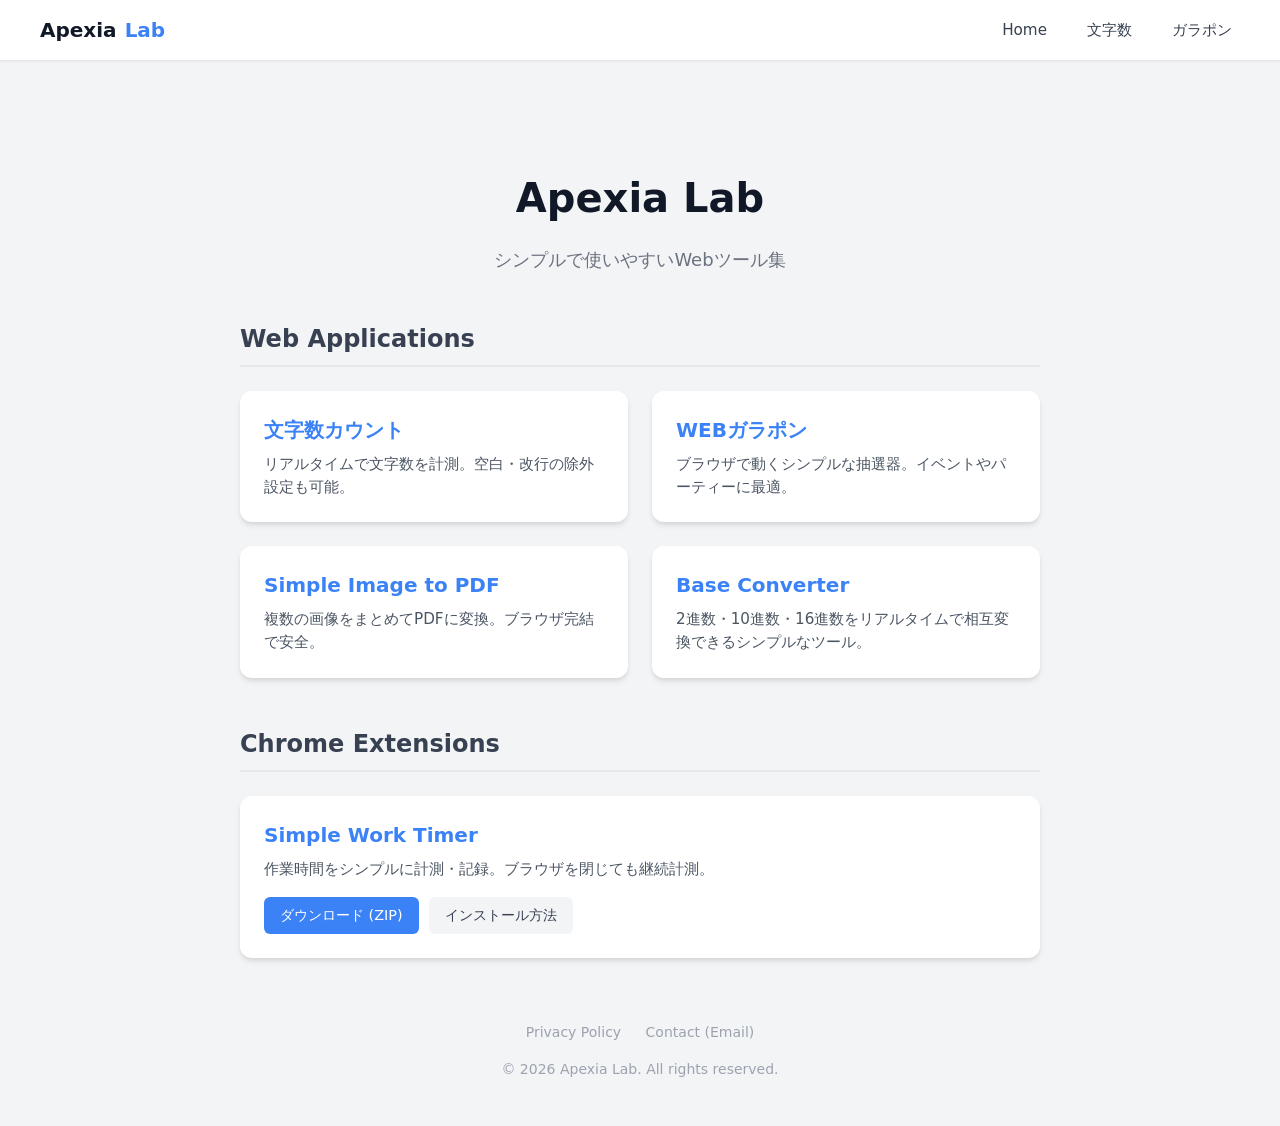
==== index.html @ a611b416 "feat: content: Add extension download link and install guide" ====
<!DOCTYPE html>
<html lang="ja">

<head>
    <meta charset="UTF-8">
    <meta name="viewport" content="width=device-width, initial-scale=1.0">
    <title>Apexia Lab - Web Tools Collection</title>
    <meta name="description" content="便利なWebツールを集めたポータルサイト。文字数カウント、ガラポン抽選器など。シンプルで使いやすいツールを多数収録しています。">

    <!-- OGP Tags -->
    <meta property="og:title" content="Apexia Lab - Web Tools Collection">
    <meta property="og:description" content="便利なWebツールを集めたポータルサイト。文字数カウント、ガラポン抽選器など。シンプルで使いやすいツールを多数収録しています。">
    <meta property="og:type" content="website">
    <meta property="og:url" content="https://apexia-labs.com/">
    <meta property="og:image" content="https://apexia-labs.com/assets/ogp-default.png">
    <meta property="og:site_name" content="Apexia Lab">
    <meta property="og:locale" content="ja_JP">

    <!-- Twitter Card -->
    <meta name="twitter:card" content="summary_large_image">
    <meta name="twitter:title" content="Apexia Lab - Web Tools Collection">
    <meta name="twitter:description" content="便利なWebツールを集めたポータルサイト。文字数カウント、ガラポン抽選器など。">
    <style>
        :root {
            --primary-color: #3b82f6;
            --text-color: #1f2937;
            --bg-color: #f3f4f6;
            --card-bg: #ffffff;
        }

        body {
            font-family: 'Inter', system-ui, -apple-system, sans-serif;
            background-color: var(--bg-color);
            color: var(--text-color);
            margin: 0;
            padding: 0;
            line-height: 1.5;
        }

        .container {
            max-width: 800px;
            margin: 0 auto;
            padding: 2rem 1rem;
        }

        header {
            text-align: center;
            margin-bottom: 3rem;
        }

        h1 {
            font-size: 2.5rem;
            margin-bottom: 0.5rem;
            color: #111827;
        }

        .subtitle {
            color: #6b7280;
            font-size: 1.125rem;
        }

        .tools-grid {
            display: grid;
            grid-template-columns: repeat(auto-fit, minmax(280px, 1fr));
            gap: 1.5rem;
        }

        .tool-card {
            background: var(--card-bg);
            border-radius: 12px;
            padding: 1.5rem;
            box-shadow: 0 4px 6px -1px rgba(0, 0, 0, 0.1), 0 2px 4px -1px rgba(0, 0, 0, 0.06);
            transition: transform 0.2s, box-shadow 0.2s;
            text-decoration: none;
            color: inherit;
            display: block;
        }

        .tool-card:hover {
            transform: translateY(-4px);
            box-shadow: 0 10px 15px -3px rgba(0, 0, 0, 0.1), 0 4px 6px -2px rgba(0, 0, 0, 0.05);
        }

        .tool-title {
            font-size: 1.25rem;
            font-weight: 600;
            margin-bottom: 0.5rem;
            color: var(--primary-color);
        }

        .tool-desc {
            color: #4b5563;
            font-size: 0.95rem;
        }

        footer {
            margin-top: 4rem;
            text-align: center;
            color: #9ca3af;
            font-size: 0.875rem;
        }
    </style>
</head>

<body>
    <div class="container">
        <header>
            <h1>Apexia Lab</h1>
            <p class="subtitle">シンプルで使いやすいWebツール集</p>
        </header>

        <main>
            <section style="margin-bottom: 3rem;">
                <h2
                    style="font-size: 1.5rem; margin-bottom: 1.5rem; color: #374151; border-bottom: 2px solid #e5e7eb; padding-bottom: 0.5rem;">
                    Web Applications</h2>
                <div class="tools-grid">
                    <a href="/char-count/" class="tool-card">
                        <div class="tool-title">文字数カウント</div>
                        <div class="tool-desc">リアルタイムで文字数を計測。空白・改行の除外設定も可能。</div>
                    </a>
                    <a href="/garapon/" class="tool-card">
                        <div class="tool-title">WEBガラポン</div>
                        <div class="tool-desc">ブラウザで動くシンプルな抽選器。イベントやパーティーに最適。</div>
                    </a>
                    <a href="/img-to-pdf/" class="tool-card">
                        <div class="tool-title">Simple Image to PDF</div>
                        <div class="tool-desc">複数の画像をまとめてPDFに変換。ブラウザ完結で安全。</div>
                    </a>
                    <a href="/base-converter/" class="tool-card">
                        <div class="tool-title">Base Converter</div>
                        <div class="tool-desc">2進数・10進数・16進数をリアルタイムで相互変換できるシンプルなツール。</div>
                    </a>
                    <!-- 
                    <a href="/diag-lib/" class="tool-card">
                        <div class="tool-title">Diag-Lib Gallery</div>
                        <div class="tool-desc">高機能な図解ギャラリー。Next.js製のモダンなUIで図解を探せます。</div>
                    </a> 
                    -->
                </div>
            </section>

            <section>
                <h2
                    style="font-size: 1.5rem; margin-bottom: 1.5rem; color: #374151; border-bottom: 2px solid #e5e7eb; padding-bottom: 0.5rem;">
                    Chrome Extensions</h2>
                <div class="tools-grid">
                    <div class="tool-card">
                        <div class="tool-title">Simple Work Timer</div>
                        <div class="tool-desc" style="margin-bottom: 1rem;">作業時間をシンプルに計測・記録。ブラウザを閉じても継続計測。</div>
                        <div style="display: flex; gap: 10px; flex-wrap: wrap;">
                            <a href="/assets/downloads/simple-timer.zip" download class="btn"
                                style="background: #3b82f6; color: white; padding: 0.5rem 1rem; border-radius: 6px; text-decoration: none; font-size: 0.9rem; font-weight: 500;">
                                ダウンロード (ZIP)
                            </a>
                            <a href="/extensions/how-to-install.html" class="btn"
                                style="background: #f3f4f6; color: #374151; padding: 0.5rem 1rem; border-radius: 6px; text-decoration: none; font-size: 0.9rem; font-weight: 500;">
                                インストール方法
                            </a>
                        </div>
                    </div>
                </div>
            </section>
        </main>

        <footer>
            <div style="margin-bottom: 1rem;">
                <a href="/privacy/" style="color: #9ca3af; margin: 0 10px; text-decoration: none;">Privacy Policy</a>
                <a href="mailto:contact@apexia-labs.com"
                    style="color: #9ca3af; margin: 0 10px; text-decoration: none;">Contact (Email)</a>
            </div>
            <p>&copy; 2026 Apexia Lab. All rights reserved.</p>
        </footer>
    </div>
</body>
<!-- Common Header Injection -->
<script src="/assets/js/global-nav.js" defer></script>

</html>
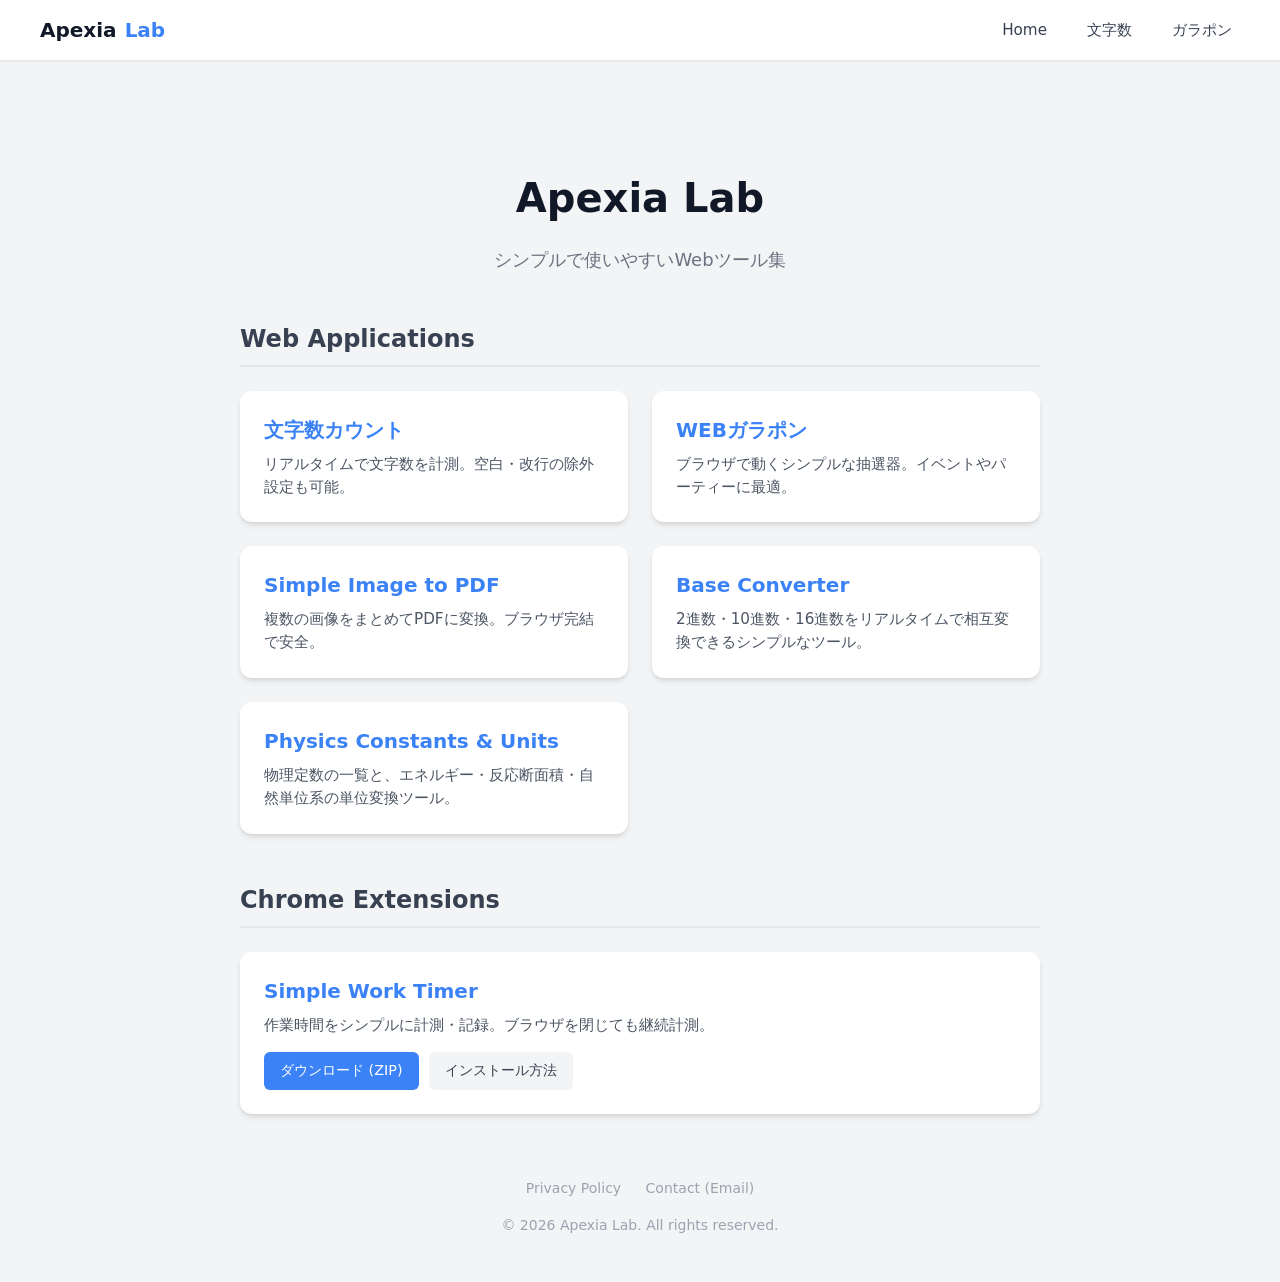
==== commit e598ee27: "feat: Add Physics Constants & Unit Converter tool" ====
--- a/index.html
+++ b/index.html
@@ -131,6 +131,10 @@
                         <div class="tool-title">Base Converter</div>
                         <div class="tool-desc">2進数・10進数・16進数をリアルタイムで相互変換できるシンプルなツール。</div>
                     </a>
+                    <a href="/physics-constants/" class="tool-card">
+                        <div class="tool-title">Physics Constants & Units</div>
+                        <div class="tool-desc">物理定数の一覧と、エネルギー・反応断面積・自然単位系の単位変換ツール。</div>
+                    </a>
                     <!-- 
                     <a href="/diag-lib/" class="tool-card">
                         <div class="tool-title">Diag-Lib Gallery</div>
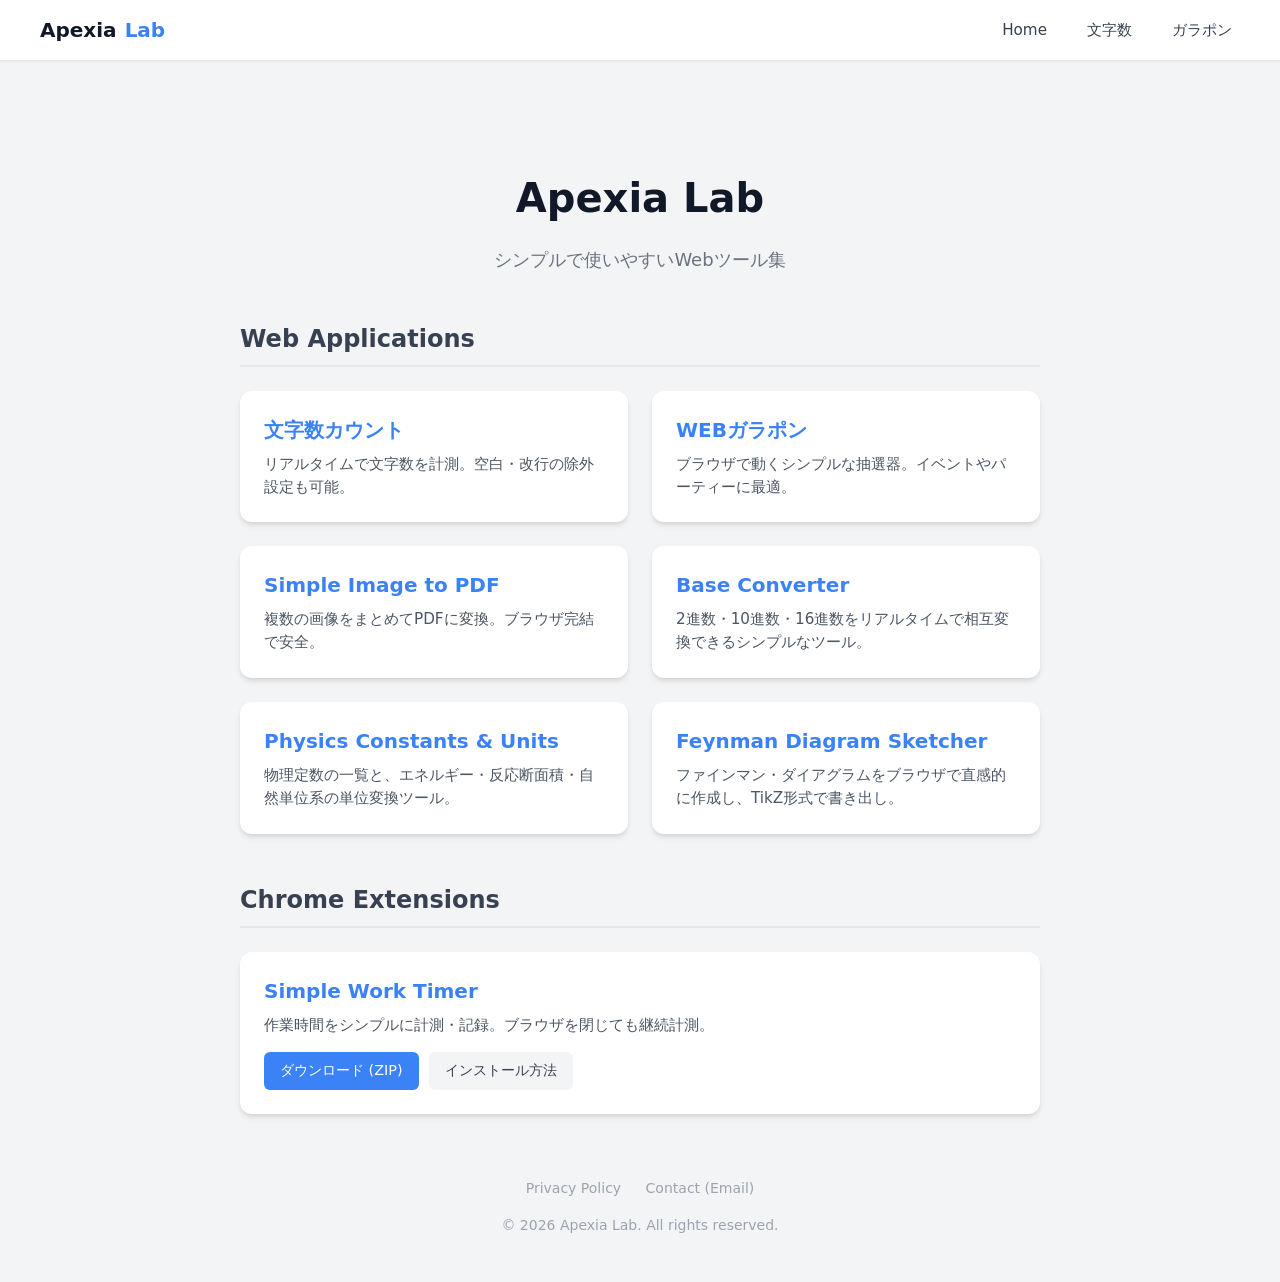
==== commit 9e082b85: "feat: Add Feynman Diagram Sketcher tool" ====
--- a/index.html
+++ b/index.html
@@ -135,6 +135,10 @@
                         <div class="tool-title">Physics Constants & Units</div>
                         <div class="tool-desc">物理定数の一覧と、エネルギー・反応断面積・自然単位系の単位変換ツール。</div>
                     </a>
+                    <a href="/feynman-sketcher/" class="tool-card">
+                        <div class="tool-title">Feynman Diagram Sketcher</div>
+                        <div class="tool-desc">ファインマン・ダイアグラムをブラウザで直感的に作成し、TikZ形式で書き出し。</div>
+                    </a>
                     <!-- 
                     <a href="/diag-lib/" class="tool-card">
                         <div class="tool-title">Diag-Lib Gallery</div>
